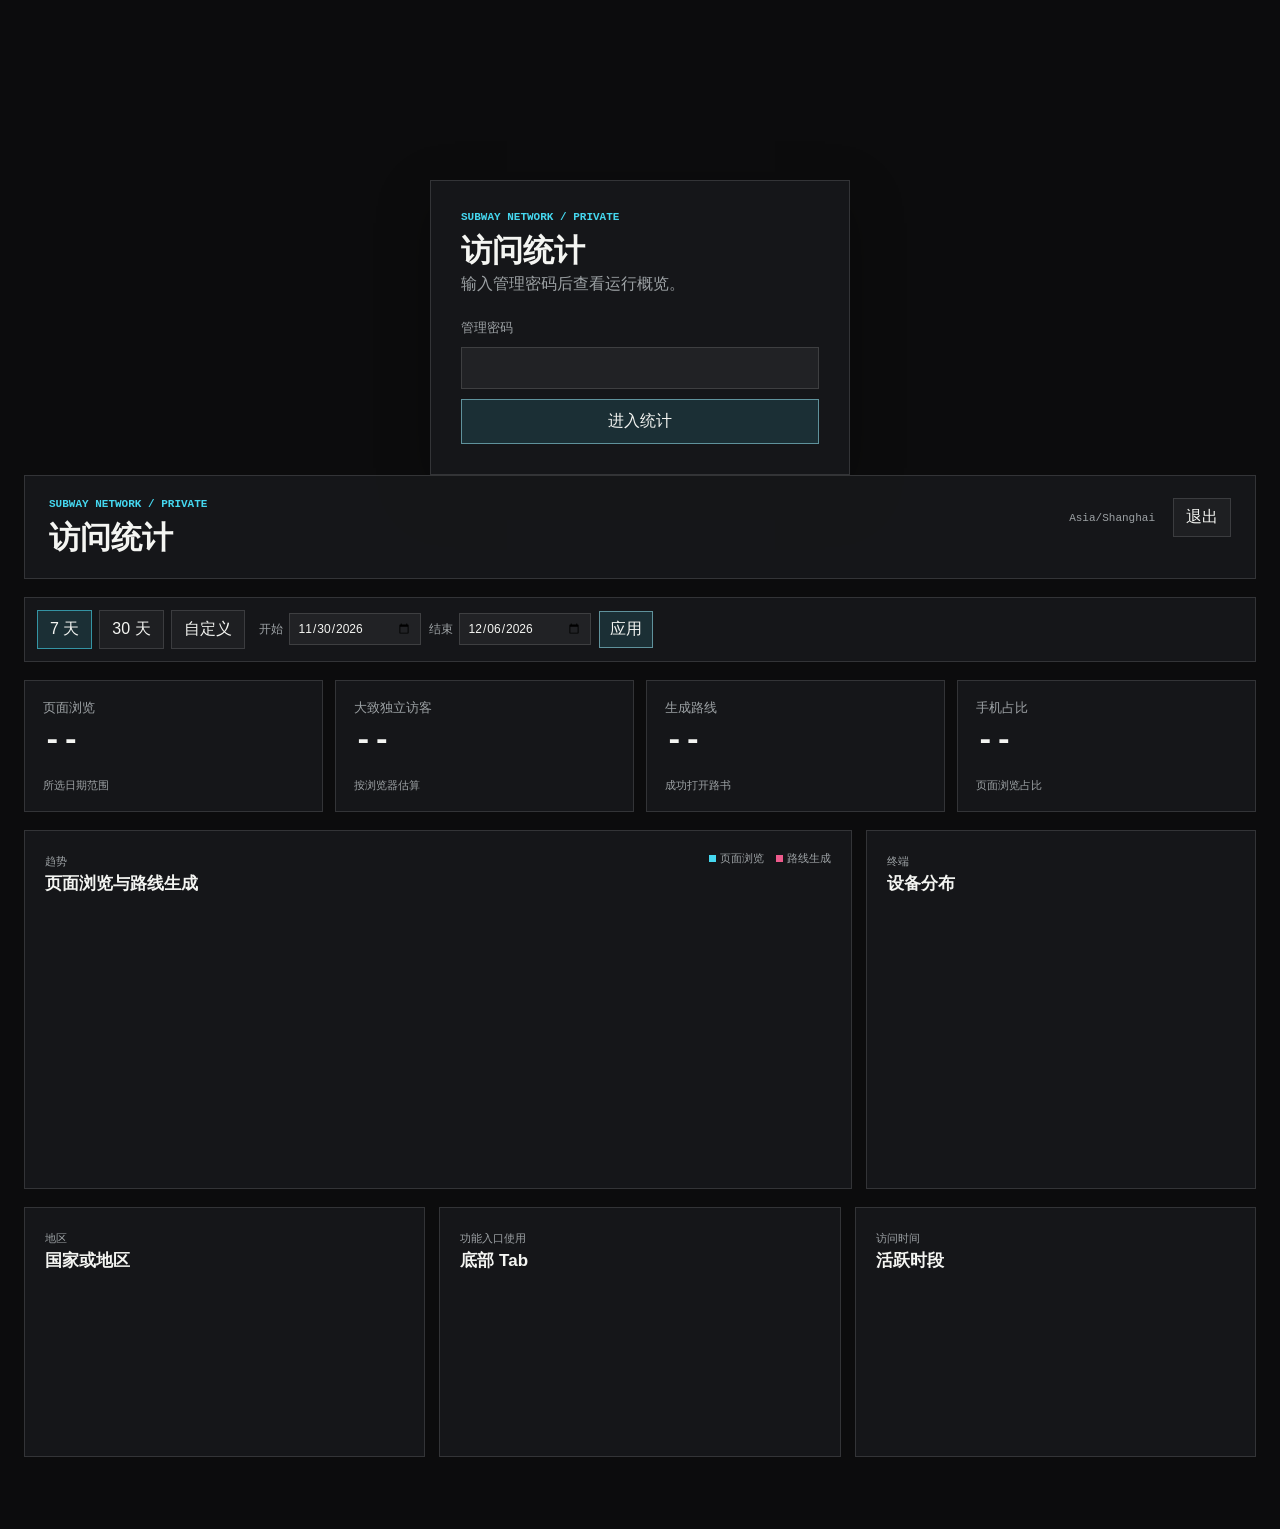
==== analytics-dashboard.html @ 0cb446c8 "feat: refresh subway route explorer" ====
<!DOCTYPE html>
<html lang="zh-CN">
<head>
    <meta charset="UTF-8">
    <meta name="viewport" content="width=device-width, initial-scale=1.0, viewport-fit=cover">
    <meta name="robots" content="noindex, nofollow">
    <title>访问统计</title>
    <link rel="stylesheet" href="analytics-dashboard.css">
</head>
<body>
    <main class="analytics-shell">
        <section class="analytics-login" id="analytics-login" aria-labelledby="analytics-login-title">
            <p class="analytics-kicker">SUBWAY NETWORK / PRIVATE</p>
            <h1 id="analytics-login-title">访问统计</h1>
            <p class="analytics-login-copy">输入管理密码后查看运行概览。</p>
            <form id="analytics-login-form" class="analytics-login-form">
                <label for="analytics-password">管理密码</label>
                <input id="analytics-password" type="password" autocomplete="current-password" required>
                <p class="analytics-form-error" id="analytics-login-error" role="alert" hidden></p>
                <button type="submit">进入统计</button>
            </form>
        </section>

        <section id="analytics-app" class="analytics-app" hidden aria-live="polite">
            <header class="analytics-header">
                <div>
                    <p class="analytics-kicker">SUBWAY NETWORK / PRIVATE</p>
                    <h1>访问统计</h1>
                </div>
                <div class="analytics-header-actions">
                    <span class="analytics-timezone">Asia/Shanghai</span>
                    <button class="analytics-text-button" type="button" id="analytics-sign-out">退出</button>
                </div>
            </header>

            <section class="analytics-toolbar" aria-label="日期范围">
                <div class="analytics-range-buttons">
                    <button type="button" class="analytics-range-button active" data-range="7">7 天</button>
                    <button type="button" class="analytics-range-button" data-range="30">30 天</button>
                    <button type="button" class="analytics-range-button" data-range="custom">自定义</button>
                </div>
                <form id="custom-range" class="analytics-custom-range" hidden>
                    <label>开始 <input type="date" id="analytics-range-from" required></label>
                    <label>结束 <input type="date" id="analytics-range-to" required></label>
                    <button type="submit">应用</button>
                </form>
                <p id="analytics-status" class="analytics-status"></p>
            </section>

            <section class="analytics-metrics" aria-label="关键指标">
                <article class="analytics-metric"><span>页面浏览</span><strong id="metric-page-views">--</strong><small>所选日期范围</small></article>
                <article class="analytics-metric"><span>大致独立访客</span><strong id="metric-visitors">--</strong><small>按浏览器估算</small></article>
                <article class="analytics-metric"><span>生成路线</span><strong id="metric-routes">--</strong><small>成功打开路书</small></article>
                <article class="analytics-metric"><span>手机占比</span><strong id="metric-mobile-share">--</strong><small>页面浏览占比</small></article>
            </section>

            <section class="analytics-grid analytics-grid-primary">
                <article class="analytics-panel analytics-panel-trend">
                    <div class="analytics-panel-heading"><div><span>趋势</span><h2>页面浏览与路线生成</h2></div><div class="analytics-legend"><span><i class="analytics-dot analytics-dot-cyan"></i>页面浏览</span><span><i class="analytics-dot analytics-dot-pink"></i>路线生成</span></div></div>
                    <svg id="analytics-trend-chart" viewBox="0 0 720 250" role="img" aria-label="页面浏览与路线生成趋势"></svg>
                </article>
                <article class="analytics-panel">
                    <div class="analytics-panel-heading"><div><span>终端</span><h2>设备分布</h2></div></div>
                    <div id="device-breakdown" class="analytics-device-breakdown"></div>
                </article>
            </section>

            <section class="analytics-grid analytics-grid-secondary">
                <article class="analytics-panel">
                    <div class="analytics-panel-heading"><div><span>地区</span><h2>国家或地区</h2></div></div>
                    <ol id="country-ranking" class="analytics-ranking"></ol>
                </article>
                <article class="analytics-panel">
                    <div class="analytics-panel-heading"><div><span>功能入口使用</span><h2>底部 Tab</h2></div></div>
                    <ol id="tab-usage-list" class="analytics-ranking"></ol>
                </article>
                <article class="analytics-panel">
                    <div class="analytics-panel-heading"><div><span>访问时间</span><h2>活跃时段</h2></div></div>
                    <ol id="hour-usage-list" class="analytics-ranking"></ol>
                </article>
            </section>
        </section>
    </main>
    <script src="analytics-config.js"></script>
    <script src="analytics-dashboard.js"></script>
</body>
</html>
---- analytics-dashboard.css ----
:root {
    --analytics-bg: #0c0c0d;
    --analytics-panel: rgba(24, 25, 28, 0.8);
    --analytics-border: rgba(255, 255, 255, 0.13);
    --analytics-text: #f4f5f2;
    --analytics-muted: #9da2a5;
    --analytics-accent-cyan: #45d7ef;
    --analytics-accent-pink: #ed5a8c;
    --analytics-accent-green: #6fcf97;
}

* { box-sizing: border-box; }
body { margin: 0; min-width: 320px; background: var(--analytics-bg); color: var(--analytics-text); font-family: Inter, "PingFang SC", "Microsoft YaHei", sans-serif; }
button, input { font: inherit; }
button { color: inherit; cursor: pointer; }
h1, h2, p { margin-top: 0; }
h1 { margin-bottom: 6px; font-size: 31px; line-height: 1.1; letter-spacing: 0; }
h2 { margin: 3px 0 0; font-size: 17px; letter-spacing: 0; }

.analytics-shell { width: min(1240px, calc(100% - 48px)); margin: 0 auto; padding: 54px 0 72px; }
.analytics-login { width: min(420px, 100%); margin: 14vh auto 0; padding: 30px; border: 1px solid var(--analytics-border); background: var(--analytics-panel); box-shadow: 0 18px 50px rgba(0, 0, 0, 0.26); }
.analytics-kicker { margin: 0 0 10px; color: var(--analytics-accent-cyan); font: 600 11px/1.2 ui-monospace, SFMono-Regular, Menlo, monospace; letter-spacing: 0; }
.analytics-login-copy, .analytics-timezone, .analytics-status, .analytics-metric small { color: var(--analytics-muted); }
.analytics-login-form { display: grid; gap: 10px; margin-top: 24px; }
.analytics-login-form label { color: var(--analytics-muted); font-size: 13px; }
.analytics-login-form input, .analytics-custom-range input { width: 100%; border: 1px solid var(--analytics-border); background: rgba(255, 255, 255, 0.05); color: var(--analytics-text); padding: 11px 12px; outline: none; }
.analytics-login-form input:focus, .analytics-custom-range input:focus { border-color: var(--analytics-accent-cyan); }
.analytics-login-form button, .analytics-custom-range button { border: 1px solid rgba(154, 231, 244, 0.54); background: rgba(69, 215, 239, 0.13); padding: 11px 14px; transition: transform 160ms ease, background 160ms ease; }
.analytics-login-form button:hover, .analytics-custom-range button:hover { background: rgba(69, 215, 239, 0.22); transform: scale(1.02); }
.analytics-login-form button:active, .analytics-custom-range button:active { transform: scale(0.98); }
.analytics-form-error { margin: 0; color: #ff9a9a; font-size: 13px; }

.analytics-app { display: grid; gap: 18px; }
.analytics-header, .analytics-toolbar, .analytics-panel, .analytics-metric { border: 1px solid var(--analytics-border); background: var(--analytics-panel); }
.analytics-header { display: flex; justify-content: space-between; align-items: flex-start; padding: 22px 24px; }
.analytics-header h1 { margin: 0; }
.analytics-header-actions { display: flex; align-items: center; gap: 18px; }
.analytics-timezone { font: 11px ui-monospace, SFMono-Regular, Menlo, monospace; }
.analytics-text-button, .analytics-range-button { border: 1px solid var(--analytics-border); background: rgba(255, 255, 255, 0.04); padding: 8px 12px; }
.analytics-text-button:hover, .analytics-range-button:hover, .analytics-range-button.active { border-color: rgba(69, 215, 239, 0.6); background: rgba(69, 215, 239, 0.13); }
.analytics-toolbar { display: flex; align-items: center; gap: 14px; padding: 12px; min-height: 56px; }
.analytics-range-buttons { display: flex; gap: 7px; }
.analytics-custom-range { display: flex; align-items: center; gap: 8px; }
.analytics-custom-range label { display: flex; align-items: center; gap: 6px; color: var(--analytics-muted); font-size: 12px; }
.analytics-custom-range input { width: 132px; padding: 7px 8px; }
.analytics-custom-range button { padding: 7px 10px; }
.analytics-status { margin: 0 0 0 auto; font-size: 12px; }
.analytics-status[data-tone="error"] { color: #ff9a9a; }

.analytics-metrics { display: grid; grid-template-columns: repeat(4, minmax(0, 1fr)); gap: 12px; }
.analytics-metric { min-height: 132px; padding: 18px; display: flex; flex-direction: column; gap: 8px; }
.analytics-metric span { color: var(--analytics-muted); font-size: 13px; }
.analytics-metric strong { font: 700 31px/1 ui-monospace, SFMono-Regular, Menlo, monospace; letter-spacing: 0; }
.analytics-metric small { margin-top: auto; font-size: 11px; }
.analytics-grid { display: grid; gap: 14px; }
.analytics-grid-primary { grid-template-columns: minmax(0, 1.7fr) minmax(260px, 0.8fr); }
.analytics-grid-secondary { grid-template-columns: repeat(3, minmax(0, 1fr)); }
.analytics-panel { min-height: 250px; padding: 20px; overflow: hidden; }
.analytics-panel-trend { min-height: 330px; }
.analytics-panel-heading { display: flex; align-items: flex-start; justify-content: space-between; gap: 16px; }
.analytics-panel-heading > div > span { color: var(--analytics-muted); font: 11px ui-monospace, SFMono-Regular, Menlo, monospace; }
.analytics-legend { display: flex; gap: 12px; color: var(--analytics-muted); font-size: 11px; }
.analytics-legend span { white-space: nowrap; }
.analytics-dot { display: inline-block; width: 7px; height: 7px; margin-right: 4px; }
.analytics-dot-cyan { background: var(--analytics-accent-cyan); }
.analytics-dot-pink { background: var(--analytics-accent-pink); }
#analytics-trend-chart { width: 100%; height: 252px; margin-top: 17px; overflow: visible; }
.analytics-chart-grid { stroke: rgba(255, 255, 255, 0.1); stroke-width: 1; }
.analytics-chart-line-cyan, .analytics-chart-line-pink { fill: none; stroke-width: 3; stroke-linecap: round; stroke-linejoin: round; }
.analytics-chart-line-cyan { stroke: var(--analytics-accent-cyan); }
.analytics-chart-line-pink { stroke: var(--analytics-accent-pink); }
.analytics-chart-label { fill: var(--analytics-muted); font-size: 11px; font-family: ui-monospace, SFMono-Regular, Menlo, monospace; }
.analytics-device-breakdown { display: grid; gap: 22px; margin-top: 44px; }
.analytics-device-row { display: grid; grid-template-columns: 1fr auto; gap: 8px 16px; font-size: 14px; }
.analytics-device-row span[data-tone="cyan"] { color: var(--analytics-accent-cyan); }
.analytics-device-row span[data-tone="pink"] { color: var(--analytics-accent-pink); }
.analytics-device-track { grid-column: 1 / -1; height: 6px; background: rgba(255, 255, 255, 0.08); }
.analytics-device-track i { display: block; height: 100%; transition: width 240ms ease; }
.analytics-device-track i[data-tone="cyan"] { background: var(--analytics-accent-cyan); }
.analytics-device-track i[data-tone="pink"] { background: var(--analytics-accent-pink); }
.analytics-ranking { list-style: none; margin: 21px 0 0; padding: 0; }
.analytics-ranking li { display: grid; grid-template-columns: 34px minmax(0, 1fr) auto; align-items: center; min-height: 41px; border-top: 1px solid rgba(255, 255, 255, 0.09); gap: 9px; }
.analytics-rank-index { color: var(--analytics-muted); font: 11px ui-monospace, SFMono-Regular, Menlo, monospace; }
.analytics-rank-name { overflow: hidden; text-overflow: ellipsis; white-space: nowrap; }
.analytics-rank-value { color: var(--analytics-accent-green); font: 600 13px ui-monospace, SFMono-Regular, Menlo, monospace; }
.analytics-empty-row { display: block !important; color: var(--analytics-muted); padding-top: 12px; }

@media (max-width: 700px) {
    .analytics-shell { width: min(100% - 28px, 620px); padding: 22px 0 44px; }
    .analytics-login { margin-top: 8vh; padding: 24px; }
    .analytics-header, .analytics-toolbar { align-items: stretch; flex-direction: column; }
    .analytics-header-actions { justify-content: space-between; }
    .analytics-toolbar { gap: 10px; }
    .analytics-status { margin-left: 0; }
    .analytics-custom-range { flex-wrap: wrap; }
    .analytics-custom-range label { width: 100%; justify-content: space-between; }
    .analytics-custom-range input { width: 62%; }
    .analytics-metrics { grid-template-columns: repeat(2, minmax(0, 1fr)); }
    .analytics-grid-primary, .analytics-grid-secondary { grid-template-columns: 1fr; }
    .analytics-metric { min-height: 115px; padding: 15px; }
    .analytics-metric strong { font-size: 25px; }
    .analytics-panel { padding: 16px; }
    .analytics-panel-heading { flex-direction: column; gap: 10px; }
    .analytics-legend { gap: 9px; }
}
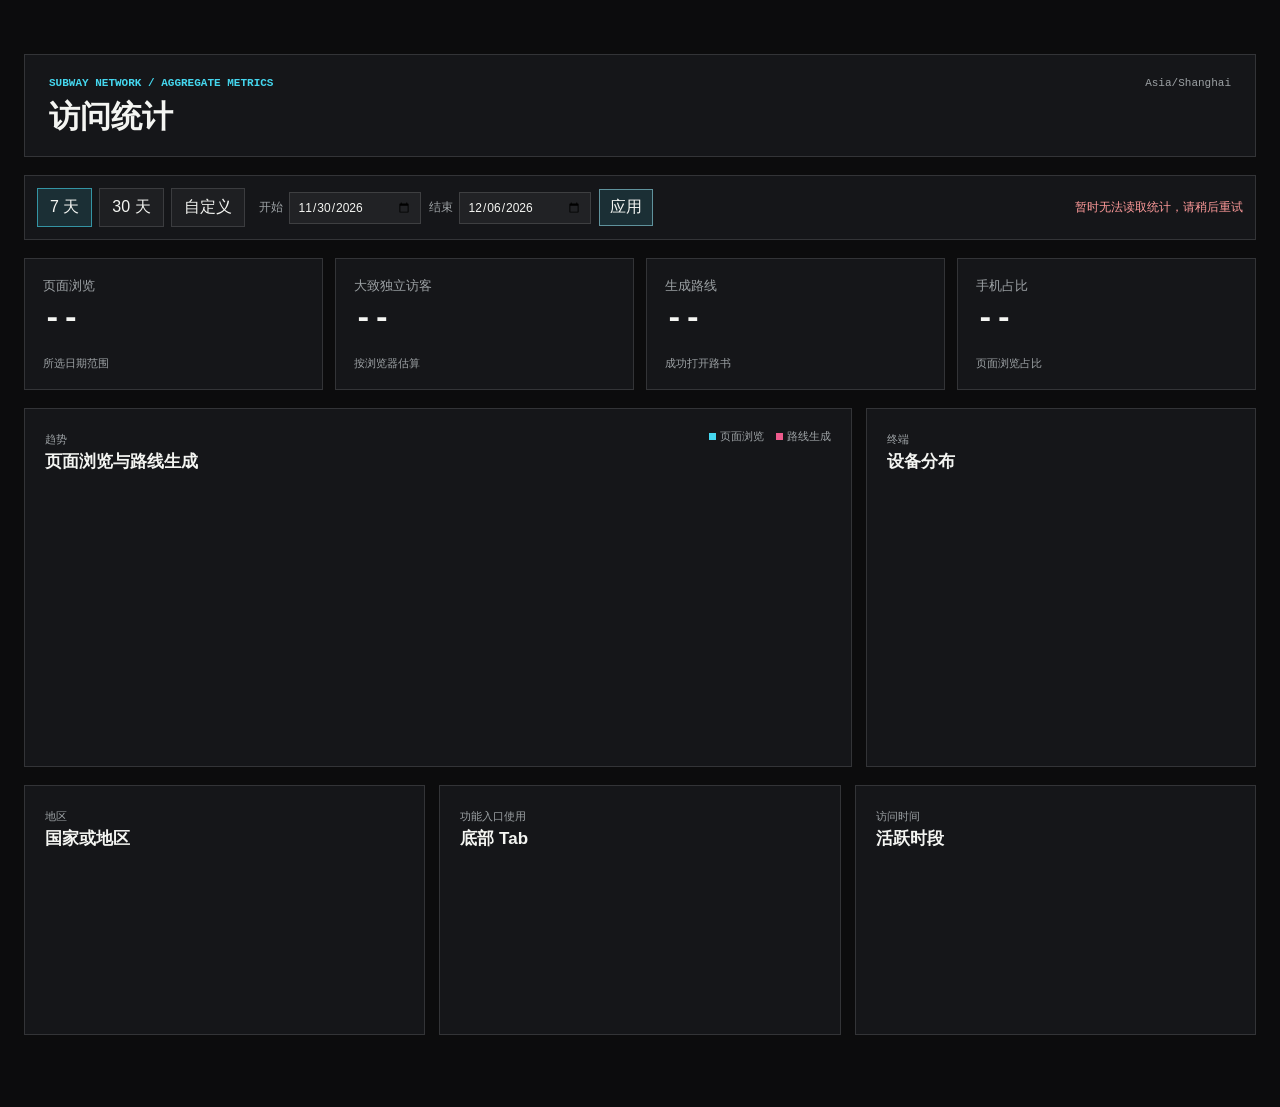
==== commit 32236038: "fix: publish password-free analytics page" ====
--- a/analytics-dashboard.html
+++ b/analytics-dashboard.html
@@ -9,27 +9,14 @@
 </head>
 <body>
     <main class="analytics-shell">
-        <section class="analytics-login" id="analytics-login" aria-labelledby="analytics-login-title">
-            <p class="analytics-kicker">SUBWAY NETWORK / PRIVATE</p>
-            <h1 id="analytics-login-title">访问统计</h1>
-            <p class="analytics-login-copy">输入管理密码后查看运行概览。</p>
-            <form id="analytics-login-form" class="analytics-login-form">
-                <label for="analytics-password">管理密码</label>
-                <input id="analytics-password" type="password" autocomplete="current-password" required>
-                <p class="analytics-form-error" id="analytics-login-error" role="alert" hidden></p>
-                <button type="submit">进入统计</button>
-            </form>
-        </section>
-
-        <section id="analytics-app" class="analytics-app" hidden aria-live="polite">
+        <section id="analytics-app" class="analytics-app" aria-live="polite">
             <header class="analytics-header">
                 <div>
-                    <p class="analytics-kicker">SUBWAY NETWORK / PRIVATE</p>
+                    <p class="analytics-kicker">SUBWAY NETWORK / AGGREGATE METRICS</p>
                     <h1>访问统计</h1>
                 </div>
                 <div class="analytics-header-actions">
                     <span class="analytics-timezone">Asia/Shanghai</span>
-                    <button class="analytics-text-button" type="button" id="analytics-sign-out">退出</button>
                 </div>
             </header>
 
@@ -81,7 +68,7 @@
             </section>
         </section>
     </main>
-    <script src="analytics-config.js"></script>
+    <script src="site-runtime.js"></script>
     <script src="analytics-dashboard.js"></script>
 </body>
 </html>
--- a/analytics-dashboard.css
+++ b/analytics-dashboard.css
@@ -18,17 +18,13 @@
 h2 { margin: 3px 0 0; font-size: 17px; letter-spacing: 0; }
 
 .analytics-shell { width: min(1240px, calc(100% - 48px)); margin: 0 auto; padding: 54px 0 72px; }
-.analytics-login { width: min(420px, 100%); margin: 14vh auto 0; padding: 30px; border: 1px solid var(--analytics-border); background: var(--analytics-panel); box-shadow: 0 18px 50px rgba(0, 0, 0, 0.26); }
 .analytics-kicker { margin: 0 0 10px; color: var(--analytics-accent-cyan); font: 600 11px/1.2 ui-monospace, SFMono-Regular, Menlo, monospace; letter-spacing: 0; }
-.analytics-login-copy, .analytics-timezone, .analytics-status, .analytics-metric small { color: var(--analytics-muted); }
-.analytics-login-form { display: grid; gap: 10px; margin-top: 24px; }
-.analytics-login-form label { color: var(--analytics-muted); font-size: 13px; }
-.analytics-login-form input, .analytics-custom-range input { width: 100%; border: 1px solid var(--analytics-border); background: rgba(255, 255, 255, 0.05); color: var(--analytics-text); padding: 11px 12px; outline: none; }
-.analytics-login-form input:focus, .analytics-custom-range input:focus { border-color: var(--analytics-accent-cyan); }
-.analytics-login-form button, .analytics-custom-range button { border: 1px solid rgba(154, 231, 244, 0.54); background: rgba(69, 215, 239, 0.13); padding: 11px 14px; transition: transform 160ms ease, background 160ms ease; }
-.analytics-login-form button:hover, .analytics-custom-range button:hover { background: rgba(69, 215, 239, 0.22); transform: scale(1.02); }
-.analytics-login-form button:active, .analytics-custom-range button:active { transform: scale(0.98); }
-.analytics-form-error { margin: 0; color: #ff9a9a; font-size: 13px; }
+.analytics-timezone, .analytics-status, .analytics-metric small { color: var(--analytics-muted); }
+.analytics-custom-range input { width: 100%; border: 1px solid var(--analytics-border); background: rgba(255, 255, 255, 0.05); color: var(--analytics-text); padding: 11px 12px; outline: none; }
+.analytics-custom-range input:focus { border-color: var(--analytics-accent-cyan); }
+.analytics-custom-range button { border: 1px solid rgba(154, 231, 244, 0.54); background: rgba(69, 215, 239, 0.13); padding: 11px 14px; transition: transform 160ms ease, background 160ms ease; }
+.analytics-custom-range button:hover { background: rgba(69, 215, 239, 0.22); transform: scale(1.02); }
+.analytics-custom-range button:active { transform: scale(0.98); }
 
 .analytics-app { display: grid; gap: 18px; }
 .analytics-header, .analytics-toolbar, .analytics-panel, .analytics-metric { border: 1px solid var(--analytics-border); background: var(--analytics-panel); }
@@ -87,7 +83,6 @@
 
 @media (max-width: 700px) {
     .analytics-shell { width: min(100% - 28px, 620px); padding: 22px 0 44px; }
-    .analytics-login { margin-top: 8vh; padding: 24px; }
     .analytics-header, .analytics-toolbar { align-items: stretch; flex-direction: column; }
     .analytics-header-actions { justify-content: space-between; }
     .analytics-toolbar { gap: 10px; }
